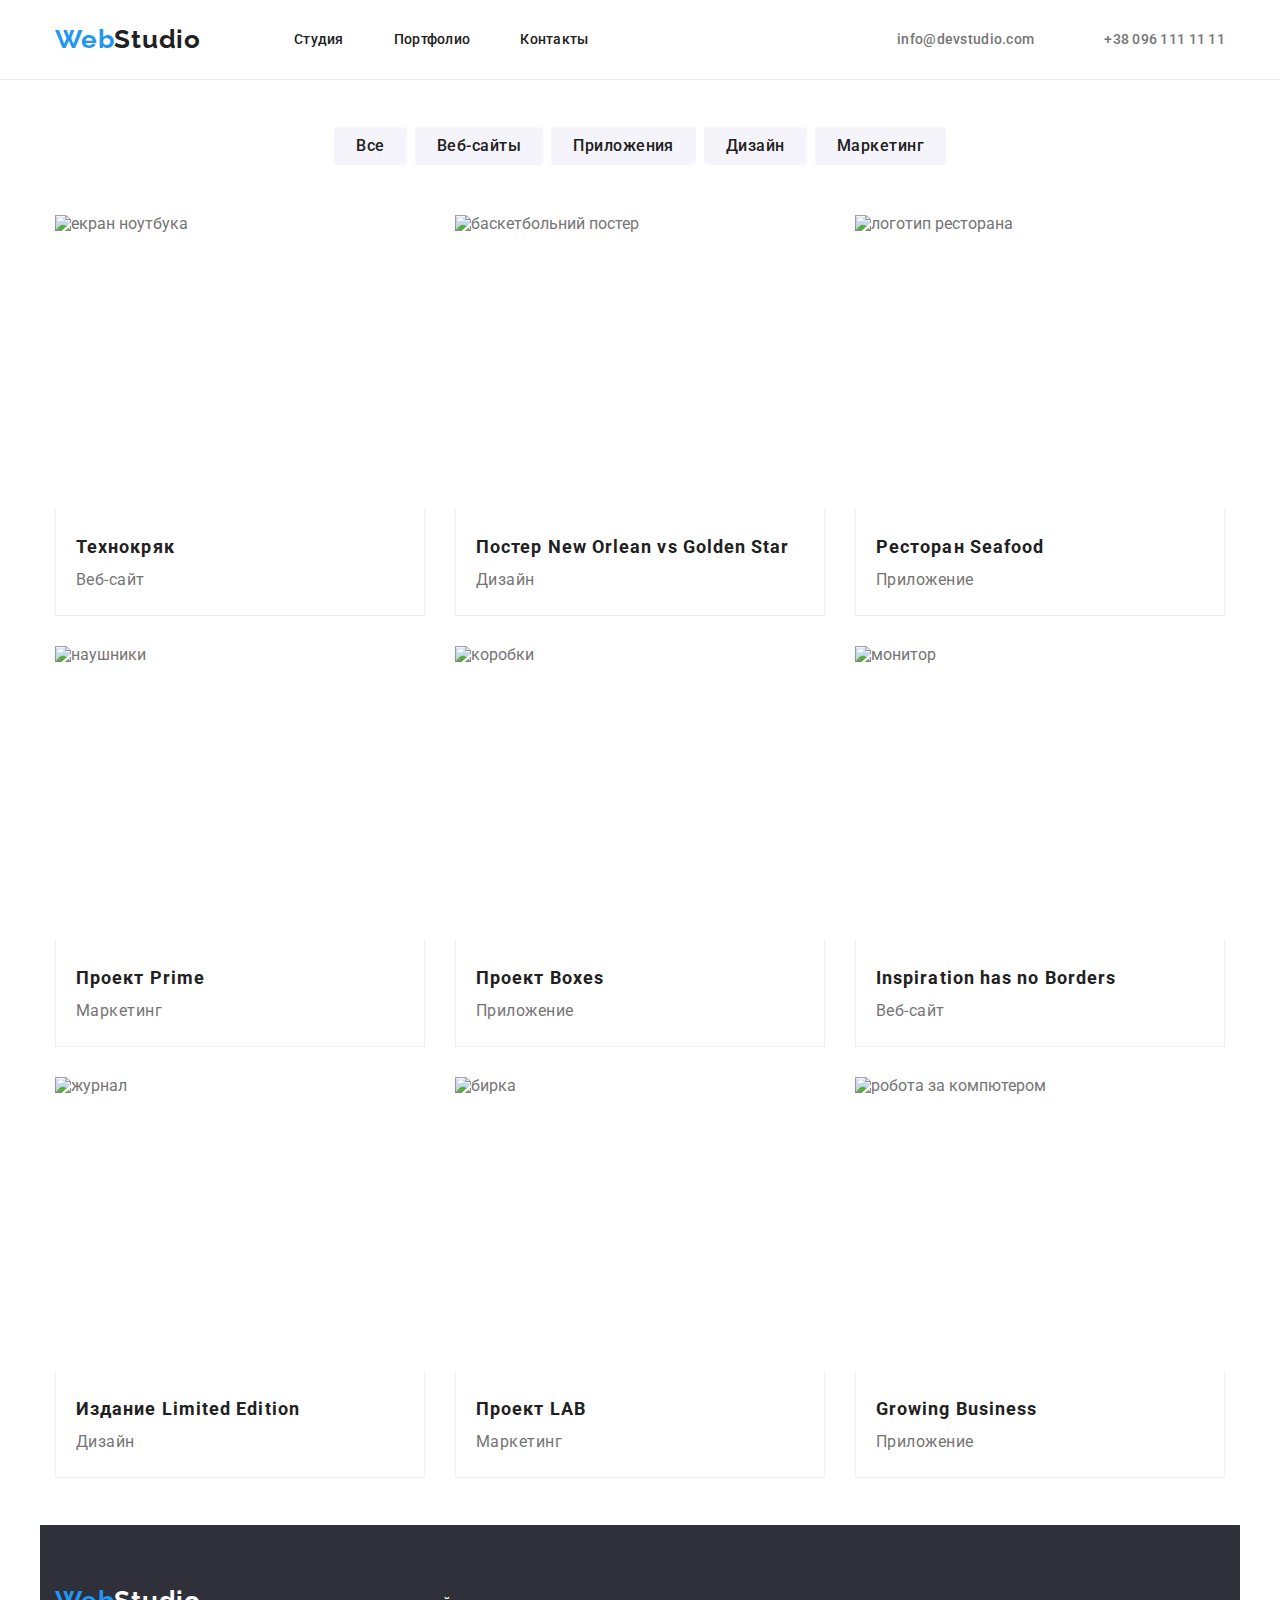
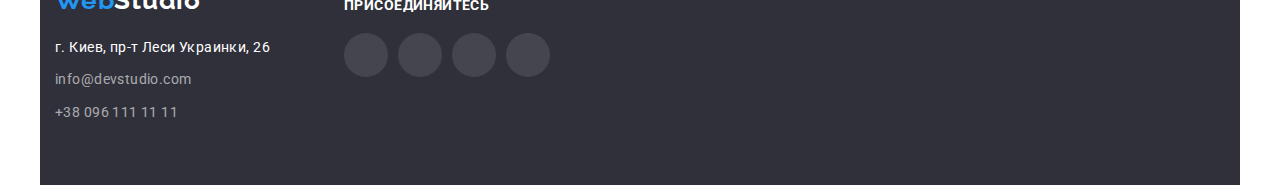
==== portfolio.html @ 613ea4de "hw-04" ====
<!DOCTYPE html>
<html lang="ru">
<head>
    <meta charset="UTF-8">
    <meta http-equiv="X-UA-Compatible" content="IE=edge">
    <meta name="viewport" content="width=device-width, initial-scale=1.0">
    <title>Document</title>
    <link rel="preconnect" href="https://fonts.googleapis.com">
    <link rel="preconnect" href="https://fonts.gstatic.com" crossorigin>
    <link href="https://fonts.googleapis.com/css2?family=Raleway:wght@700&family=Roboto:wght@400;500;700;900&display=swap"
        rel="stylesheet">
    <link rel="stylesheet" href="https://cdnjs.cloudflare.com/ajax/libs/modern-normalize/1.1.0/modern-normalize.css"
        integrity="sha512-Y0MM+V6ymRKN2zStTqzQ227DWhhp4Mzdo6gnlRnuaNCbc+YN/ZH0sBCLTM4M0oSy9c9VKiCvd4Jk44aCLrNS5Q=="
        crossorigin="anonymous" referrerpolicy="no-referrer" />
    <link rel="stylesheet" href="./css/style.css">
</head>
<body class="desc">
<!--шепка сайта-->
<header class="header">
    <div class="main-nav conteiner">
        <nav class="header-nav">
            <a href="./index.html" class="logo">Web<span class="logo-part">Studio</span></a>
            <ul class="header-nav list">
                <li class="item"><a href="./index.html" class="header-nav-link">Студия</a> </li>
                <li class="item"><a href="./portfolio.html" class="header-nav-link">Портфолио</a> </li>
                <li class="item"><a href="" class="header-nav-link">Контакты</a> </li>
            </ul>
        </nav>
        <ul class="header-contacts list">
            <li class="item"><a href="mailto:info@devstudio.com" class="header-contacts-link">
                    <svg width="16" height="12" class="header-icon">
                        <use href="./images/icons.svg#icon-envelope"></use>
                    </svg>info@devstudio.com</a></li>
            <li class="item"><a href="tel:+380961111111" class="header-contacts-link">
                    <svg width="10" height="16" class="header-icon">
                        <use href="./images/icons.svg#icon-smartphone"></use>
                    </svg>+38 096 111 11 11</a></li>
        </ul>
    </div>
</header>
    <main>
        <!--галерея-->
     <section class="section">
        <!--фільтри-->
        <div class="conteiner">
            <ul class="filters list">
                <li class="item"><button type="button" class="btn">Все</button></li>
                <li class="item"><button type="button" class="btn">Веб-сайты</button></li>
                <li class="item"><button type="button" class="btn">Приложения</button></li>
                <li class="item"><button type="button" class="btn">Дизайн</button></li>
                <li class="item"><button type="button" class="btn">Маркетинг</button></li>
            </ul>
        </div>           
      <!--проекты-->
                  <h2 class="project-section">Проекты</h2>
            <ul class="project-list list conteiner">
                <li class="elements"> <img src="./images/techno.jpg" alt="екран ноутбука" width="370" height="294">
                <div class="item">
                    <h3 class="project-title">Технокряк</h3>
                <p class="project-name">Веб-сайт</p>
                </div>
            </li>
                <li class="elements"> <img src="./images/poster.jpg" alt="баскетбольний постер" width="370" height="294">
                    <div class="item">
                        <h3 class="project-title">Постер New Orlean vs Golden Star</h3>
                    <p class="project-name">Дизайн</p>
                    </div>
                </li>
                <li class="elements"> <img src="./images/seafood.jpg" alt="логотип ресторана" width="370" height="294">
                    <div class="item">
                        <h3 class="project-title">Ресторан Seafood</h3>
                    <p class="project-name">Приложение</p>
                    </div>
                </li>
                <li class="elements"> <img src="./images/projprime.jpg" alt="наушники" width="370" height="294">
                    <div class="item">
                        <h3 class="project-title">Проект Prime</h3>
                    <p class="project-name">Маркетинг</p>
                    </div>
                </li>
                <li class="elements"> <img src="./images/boxes.jpg" alt="коробки" width="370" height="294">
                    <div class="item">
                        <h3 class="project-title">Проект Boxes</h3>
                    <p class="project-name">Приложение</p>
                    </div>
                </li>
                <li class="elements"> <img src="./images/inspiretion.jpg" alt="монитор" width="370" height="294">
                    <div class="item">
                        <h3 class="project-title">Inspiration has no Borders</h3>
                    <p class="project-name">Веб-сайт</p>
                    </div>
                </li>
                <li class="elements"> <img src="./images/edition.jpg" alt="журнал" width="370" height="294">
                    <div class="item">
                        <h3 class="project-title">Издание Limited Edition</h3>
                    <p class="project-name">Дизайн</p>
                    </div>
                </li>
                <li class="elements"> <img src="./images/lab.jpg" alt="бирка" width="370" height="294">
                    <div class="item">
                        <h3 class="project-title">Проект LAB</h3>
                    <p class="project-name">Маркетинг</p>
                    </div>
                </li>
                <li class="elements"> <img src="./images/growingBusiness.jpg" alt="робота за компютером" width="370" height="294">
                    <div class="item">
                        <h3 class="project-title">Growing Business</h3>
                    <p class="project-name">Приложение</p>
                    </div>
                </li>
            </ul>
        </section>

    </main>
    <!--footer-->
<footer class="footer conteiner">
    <div>
        <a href="./index.html" class="logofoot">Web<span class="logfoot-part">Studio</span></a>
        <address>
            <ul class="footer-list list">
                <li class="item"><a class="map-link" href="https://goo.gl/maps/aA1Hu2oS2xdt88oL6" target="_blank"
                        rel="noopener noreferrer">г. Киев, пр-т Леси Украинки, 26</a></li>
                <li class="item"><a href="mailto:info@devstudio.com" class="foot-link">info@devstudio.com</a></li>
                <li class="item"><a href="tel:+380961111111" class="foot-link">+38 096 111 11 11</a></li>
            </ul>
        </address>
    </div>
    <div class="social-footer">
        <h2 class="social-title">присоединяйтесь</h2>
        <ul class="social-links list">
            <li class="item"><a href="" class="footer-social-links">
                    <svg class="icon" width="20" height="20">
                        <use href="./images/icons.svg#icon-inst"></use>
                    </svg>
                </a>
            </li>
            <li class="item"><a href="" class="footer-social-links">
                    <svg class="icon" width="20" height="20">
                        <use href="./images/icons.svg#icon-tw"></use>
                    </svg>
                </a>
            </li>
            <li class="item"><a href="" class="footer-social-links">
                    <svg class="icon" width="20" height="20">
                        <use href="./images/icons.svg#icon-fb"></use>
                    </svg>
                </a>
            </li>
            <li class="item"><a href="" class="footer-social-links">
                    <svg class="icon" width="20" height="20">
                        <use href="./images/icons.svg#icon-in"></use>
                    </svg>
                </a>
            </li>
        </ul>
    </div>
</footer>
</body>
</html>
---- css/style.css ----
:root {
  --primary-text-color: #757575;
  --title-text-color: #212121;
  --accent-color: #2196f3;
  --bacground-color: #ffffff;
  --secondary-bacground-color: #f5f4fa;
}
body {
  font-family: Roboto, sans-serif;
  color: var(--primary-text-color);
  background-color: var(--bacground-color);
  margin: 0px;
}
.list {
  margin-top: 0px;
  margin-left: 0px;
  padding: 0px;
  margin: 0px;
  list-style-type: none;
}
h1,
h2,
h3,
p,
ul {
  padding: 0px;
  margin-top: 0px;
  margin-bottom: 0px;
}
img {
  display: block;
  max-width: 100%;
}
.section {
  padding-top: 47px;
  padding-bottom: 47px;
}
.conteiner {
  width: 1200px;
  padding-left: 15px;
  padding-right: 15px;
  margin-left: auto;
  margin-right: auto;
}
/*-------------------------header---------------------*/

.header {
  background-color: var(--bacground-color);
  cursor: default;
  padding-top: 24px;
  padding-bottom: 24px;
  border-bottom: 1px solid #ececec;
}
.header-nav {
  display: flex;
  align-items: center;
}
.header-nav .item + .item {
  margin-left: 50px;
}
.logo {
  margin-right: 93px;
  font-family: Raleway;
  font-style: normal;
  font-weight: bold;
  font-size: 26px;
  line-height: 1.19;
  letter-spacing: 0.03em;
  color: var(--accent-color);
  text-decoration: none;
}
.logo-part {
  color: var(--title-text-color);
}
.header-nav-link {
  padding-top: 24px;
  padding-bottom: 24px;
  font-weight: 500;
  font-size: 14px;
  line-height: 1.15;
  letter-spacing: 0.02em;
  color: var(--title-text-color);
  text-decoration: none;
}
.header-nav-link:focus,
.header-nav-link:hover {
  color: var(--accent-color);
}
.header-contacts-link {
  display: flex;
  align-items: center;
  font-weight: 500;
  font-size: 14px;
  line-height: 1.15;
  letter-spacing: 0.02em;
  color: var(--primary-text-color);
  text-decoration: none;
}
.header-contacts-link:focus,
.header-contacts-link:hover {
  color: var(--accent-color);
}
.header-contacts {
  display: flex;
  margin-left: auto;
}
.header-contacts .item + .item {
  margin-left: 50px;
}
.main-nav {
  display: flex;
  align-items: center;
}
.header-icon {
  margin-right: 10px;
  fill: currentColor;
}
/*----------------footer--------------------*/
.footer {
  display: flex;
  padding-top: 60px;
  padding-bottom: 60px;
  background: #2f303a;
}
.footer-list .item:not(:last-child) {
  margin-bottom: 9px;
}
.logofoot {
  display: inline-block;
  margin-bottom: 20px;
  font-family: Raleway;
  font-style: normal;
  font-weight: bold;
  font-size: 26px;
  line-height: 1.19;
  letter-spacing: 0.03em;
  color: var(--accent-color);
  text-decoration: none;
}
.logfoot-part {
  color: #ffffff;
}
.map-link {
  display: inline-block;
  font-style: normal;
  font-size: 14px;
  line-height: 1.71;
  letter-spacing: 0.03em;
  color: #ffffff;
  text-decoration: none;
}
.foot-link {
  display: inline-block;
  font-style: normal;
  font-size: 14px;
  line-height: 1.71;
  letter-spacing: 0.03em;
  color: rgba(255, 255, 255, 0.6);
  text-decoration: none;
}
.map-link:focus,
.map-link:hover {
  color: #2196f3;
}
.foot-link:focus,
.foot-link:hover {
  color: #2196f3;
}
.social-footer {
  padding-top: 12px;
  margin-left: 74px;
}
.social-title {
  margin-bottom: 20px;
  font-weight: bold;
  font-size: 14px;
  line-height: 16px;
  letter-spacing: 0.03em;
  text-transform: uppercase;

  color: var(--bacground-color);
}
.social-links {
  display: flex;
}

.footer-social-links {
  display: flex;
  justify-content: center;
  align-items: center;
  width: 44px;
  height: 44px;
  background: none;
  background: rgba(255, 255, 255, 0.1);
  border-radius: 50%;
}
.footer-social-links:hover {
  background-color: var(--accent-color);
}
.footer-social-links .icon {
  fill: #ffffff;
}
.social-links :not(:first-child) {
  margin-left: 10px;
}
/*--------------------------------main----------------------*/
/*hero section*/
.hero {
  padding-top: 200px;
  padding-bottom: 200px;
  text-align: center;
}
.hero-title {
  width: 696px;
  margin-right: auto;
  margin-left: auto;
  margin-top: 0px;
  margin-bottom: 30px;
  font-weight: 900;
  font-size: 44px;
  line-height: 1.36;
  text-align: center;
  letter-spacing: 0.06em;
  text-transform: uppercase;
  color: var(--bacground-color);
}
.hero-button {
  min-width: 200px;
  height: 50px;
  background: var(--accent-color);
  box-shadow: 0px 4px 4px rgba(0, 0, 0, 0.15);
  border-radius: 4px;
  font-weight: bold;
  letter-spacing: 0.06em;
  color: #ffffff;
}
.hero-button {
  cursor: pointer;
}
.overlay {
  max-width: 1600px;
  height: 600px;
  margin-left: auto;
  margin-right: auto;
  background-image: linear-gradient(
      rgba(47, 48, 58, 0.4),
      rgba(47, 48, 58, 0.4)
    ),
    url(../images/overlayhero.jpg);
  background-size: cover;
  background-repeat: no-repeat;
  background-position: center;
}
/*-----------feature section*----------------*/
.feature {
  margin-top: 0px;
}
.feature-pre-title {
  position: absolute;
  clip: rect(0 0 0 0);
  width: 1px;
  height: 1px;
  margin: -1px;
}

.feature-title {
  margin-bottom: 10px;
  font-weight: bold;
  font-size: 14px;
  line-height: 1.14;
  letter-spacing: 0.03em;
  text-transform: uppercase;
  color: var(--title-text-color);
}
.feature-inf {
  font-size: 14px;
  line-height: 1.71;
  letter-spacing: 0.03em;
  color: var(--primary-text-color);
}
.feature-list {
  display: flex;
  justify-content: center;
}
.feature-list .item {
  width: 270px;
}
.feature-list .item + .item {
  margin-left: 30px;
}
.feature-icon {
  margin-bottom: 30px;
  padding: 25px 100px;
  display: block;
  width: inherit;
  height: 120px;
  background-color: #f5f4fa;
}

/*------------------what we doing----------------*/
.directing {
  margin-bottom: 50px;
  font-weight: bold;
  font-size: 36px;
  line-height: 1.16;
  text-align: center;
  letter-spacing: 0.03em;
  color: var(--title-text-color);
}
.directing-list {
  display: flex;
  justify-content: center;
  list-style-type: none;
}
.directing-list .item + .item {
  margin-left: 30px;
}
/*---------------------our team----------------*/
.team {
  background: #f5f4fa;
}
.team .title {
  margin-top: 0px;
  margin-bottom: 50px;
  font-weight: bold;
  font-size: 36px;
  line-height: 1.16;
  text-align: center;
  letter-spacing: 0.03em;
  color: var(--title-text-color);
}
.team-name {
  margin-bottom: 10px;
  font-weight: 500;
  font-size: 16px;
  line-height: 1.18;
  letter-spacing: 0.03em;
  color: var(--title-text-color);
}
.team-specialty {
  margin-bottom: 16px;
  font-size: 16px;
  line-height: 1.18;
  letter-spacing: 0.03em;
  color: var(--primary-text-color);
}
.team-inf {
  padding-top: 30px;
  padding-bottom: 30px;
  text-align: center;
}
.team-list {
  display: flex;
  justify-content: center;
}
.team-list .item {
  background-color: #ffffff;
  border-radius: 0px 0px 4px 4px;
  box-shadow: 0px 1px 3px rgba(0, 0, 0, 0.12), 0px 1px 1px rgba(0, 0, 0, 0.14),
    0px 2px 1px rgba(0, 0, 0, 0.2);
  border-radius: 0px 0px 4px 4px;
}
.team-list .item + .item {
  margin-left: 30px;
}
.employee-links {
  display: flex;
  justify-content: center;
  align-items: center;
}
.employee-icon {
  fill: rgba(175, 177, 184, 1);
}
.employee-social-links {
  display: flex;
  justify-content: center;
  align-items: center;
  width: 44px;
  height: 44px;
  background: none;
  background: #ffffff;
  border-radius: 50%;
}
.employee-social-links:hover {
  background-color: var(--accent-color);
}
.employee-social-links:hover svg {
  fill: var(--bacground-color);
}
/*--------постояные клиеты--------------*/
.regular-customers-title {
  margin-bottom: 50px;
  font-weight: bold;
  font-size: 36px;
  line-height: 42px;
  text-align: center;
  letter-spacing: 0.03em;

  color: var(--title-text-color);
}
.regular-customers-list {
  display: flex;
}
.customers-link {
  display: flex;
  align-items: center;
  justify-content: center;
  width: 170px;
  height: 92px;
  border: 1px solid #afb1b8;
  box-sizing: border-box;
  border-radius: 4px;
}
.regular-customers-list .icon {
  fill: #afb1b8;
}
.customers-link:hover,
.customers-link:focus {
  border-color: var(--accent-color);
}
.customers-link:hover svg,
.customers-link:focus svg {
  fill: var(--accent-color);
}
.regular-customers-list .item + .item {
  margin-left: 30px;
}

/*-------------------------------------portfolio page---------------------*/
/*filtes*/
.filters {
  margin-bottom: 50px;
  display: flex;
  justify-content: center;
}
.filters .item + .item {
  margin-left: 8px;
}
.btn {
  border: none;
  border-radius: 4px;
  padding: 6px 22px;
  min-width: 73px;
  font-weight: 500;
  font-size: 16px;
  line-height: 1.62;
  text-align: center;
  letter-spacing: 0.03em;
  color: var(--title-text-color);
  background-color: var(--secondary-bacground-color);
}
.btn:hover,
.btn:focus {
  background: var(--accent-color);
  box-shadow: 0px 3px 1px rgba(0, 0, 0, 0.1), 0px 1px 2px rgba(0, 0, 0, 0.08),
    0px 2px 2px rgba(0, 0, 0, 0.12);
  border-radius: 4px;
}
.btn {
  cursor: pointer;
}
/*projects*/
.project-section {
  position: absolute;
  clip: rect(0 0 0 0);
  width: 1px;
  height: 1px;
  margin: -1px;
}
.project-title {
  font-weight: bold;
  font-size: 18px;
  line-height: 2;
  letter-spacing: 0.06em;
  color: var(--title-text-color);
}
.project-name {
  font-size: 16px;
  line-height: 1.87;
  letter-spacing: 0.03em;
  color: var(--primary-text-color);
}
.project-list {
  display: flex;
  flex-wrap: wrap;
  justify-content: center;
}
.project-list .elements {
  width: 370px;
  margin-right: 30px;
  margin-bottom: 30px;
  cursor: pointer;
}
.project-list .elements:hover,
.project-list .elements:focus {
  box-shadow: 0px 1px 1px rgba(0, 0, 0, 0.12), 0px 4px 4px rgba(0, 0, 0, 0.06),
    1px 4px 6px rgba(0, 0, 0, 0.16);
}
.elements .item {
  padding: 20px;
  border-right: 1px solid #eeeeee;
  border-left: 1px solid #eeeeee;
  border-bottom: 1px solid #eeeeee;
}
.project-list .elements:nth-child(3n) {
  margin-right: 0px;
}
.project-list .elements:nth-last-child(-n + 3) {
  margin-bottom: 0px;
}
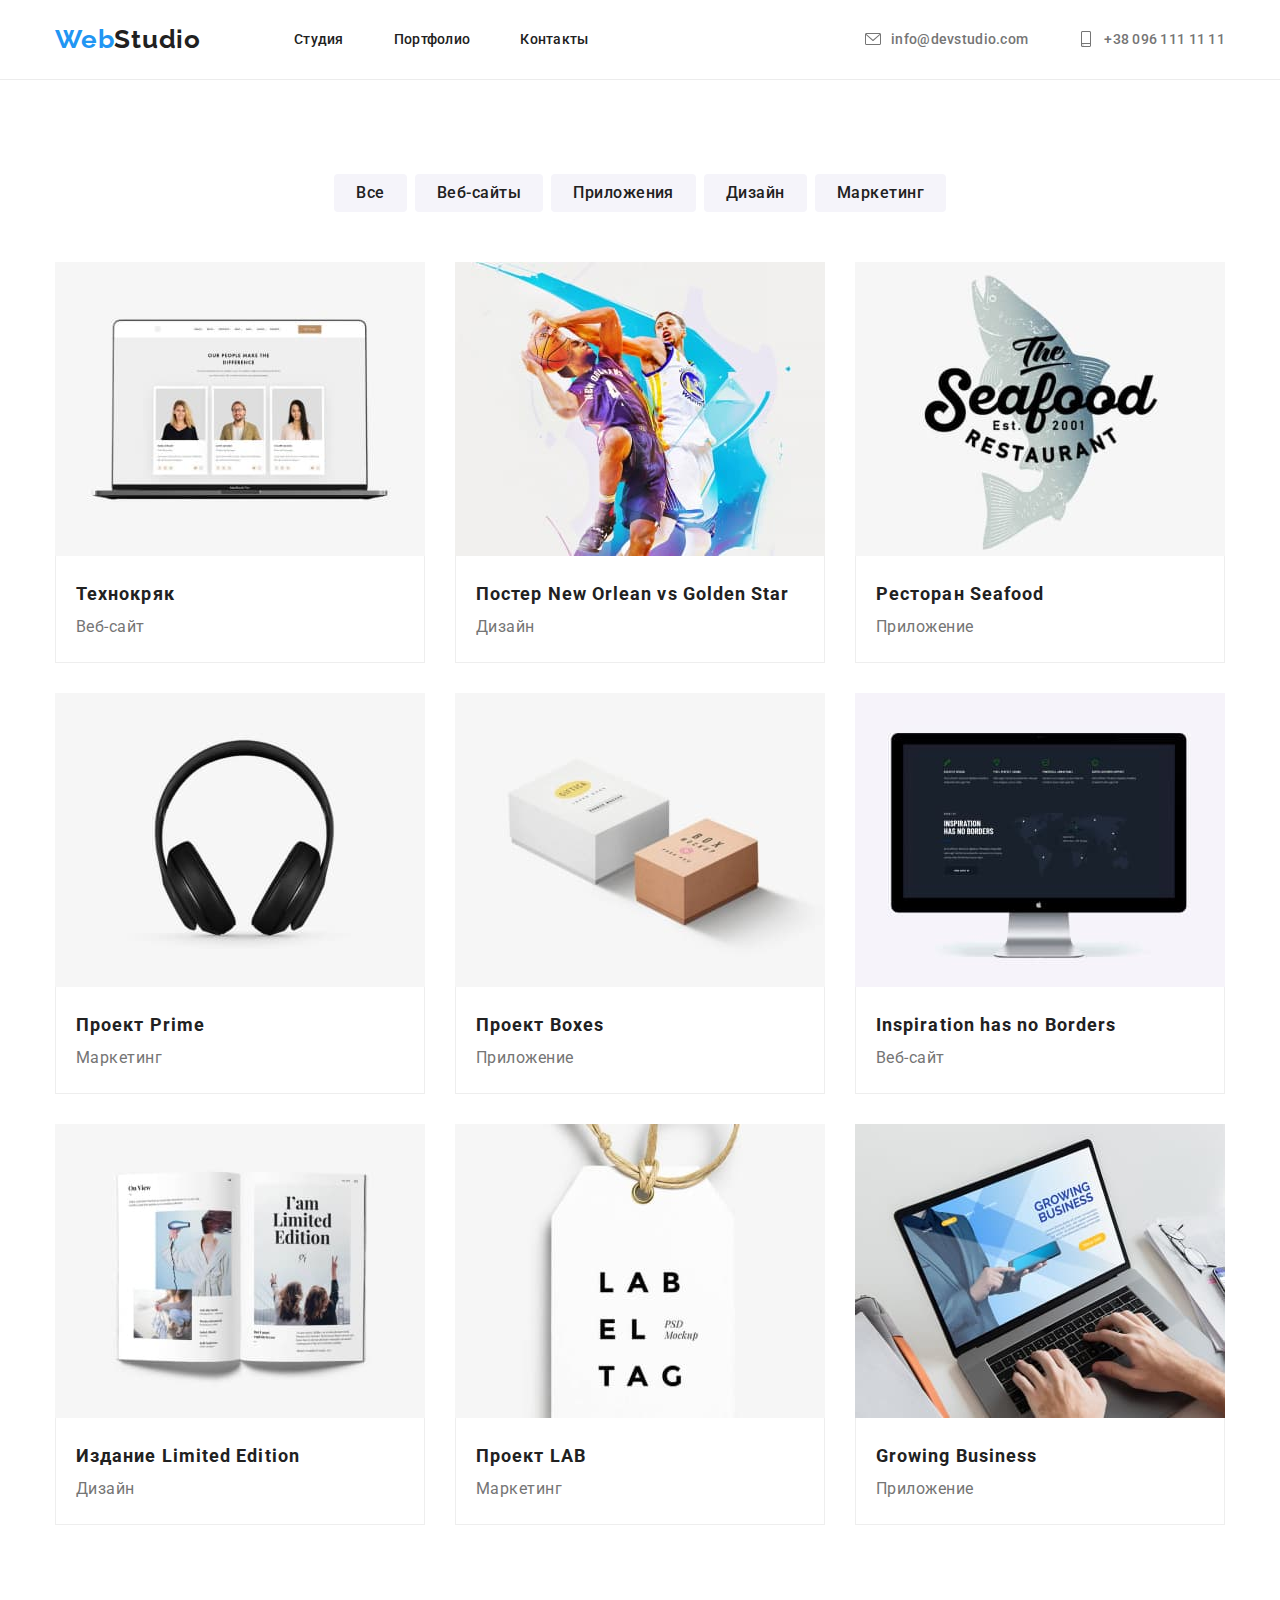
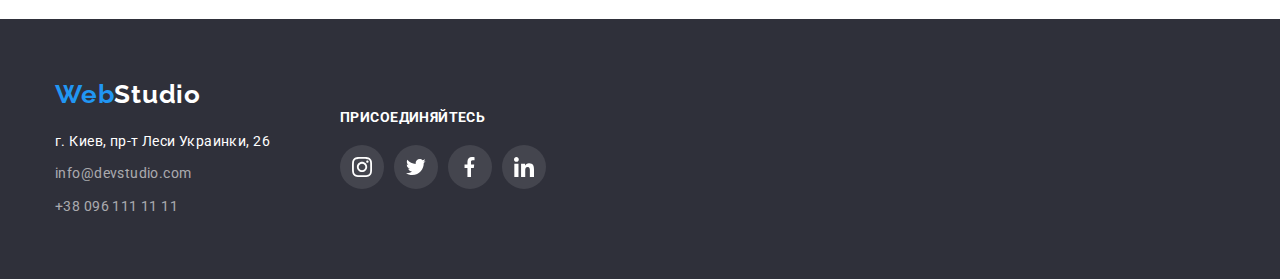
==== commit cd9d9da9: "hw-04(01)" ====
--- a/portfolio.html
+++ b/portfolio.html
@@ -28,11 +28,11 @@
         </nav>
         <ul class="header-contacts list">
             <li class="item"><a href="mailto:info@devstudio.com" class="header-contacts-link">
-                    <svg width="16" height="12" class="header-icon">
+                    <svg width="16" height="20" class="header-icon">
                         <use href="./images/icons.svg#icon-envelope"></use>
                     </svg>info@devstudio.com</a></li>
             <li class="item"><a href="tel:+380961111111" class="header-contacts-link">
-                    <svg width="10" height="16" class="header-icon">
+                    <svg width="16" height="20" class="header-icon">
                         <use href="./images/icons.svg#icon-smartphone"></use>
                     </svg>+38 096 111 11 11</a></li>
         </ul>
@@ -54,105 +54,134 @@
       <!--проекты-->
                   <h2 class="project-section">Проекты</h2>
             <ul class="project-list list conteiner">
-                <li class="elements"> <img src="./images/techno.jpg" alt="екран ноутбука" width="370" height="294">
+                <li class="elements"> 
+                    <a class="project-alements-link" href="">
+                    <img src="./images/techno.jpg" alt="екран ноутбука" width="370" height="294">
                 <div class="item">
                     <h3 class="project-title">Технокряк</h3>
                 <p class="project-name">Веб-сайт</p>
-                </div>
+                </div> 
+                 </a>               
             </li>
-                <li class="elements"> <img src="./images/poster.jpg" alt="баскетбольний постер" width="370" height="294">
+                <li class="elements"> 
+                    <a class="project-alements-link" href="">
+                    <img src="./images/poster.jpg" alt="баскетбольний постер" width="370" height="294">
                     <div class="item">
                         <h3 class="project-title">Постер New Orlean vs Golden Star</h3>
                     <p class="project-name">Дизайн</p>
                     </div>
+                    </a>
                 </li>
-                <li class="elements"> <img src="./images/seafood.jpg" alt="логотип ресторана" width="370" height="294">
+                <li class="elements"> 
+                    <a class="project-alements-link" href="">
+                    <img src="./images/seafood.jpg" alt="логотип ресторана" width="370" height="294">
                     <div class="item">
                         <h3 class="project-title">Ресторан Seafood</h3>
                     <p class="project-name">Приложение</p>
                     </div>
+                    </a>
                 </li>
-                <li class="elements"> <img src="./images/projprime.jpg" alt="наушники" width="370" height="294">
+                <li class="elements"> 
+                    <a class="project-alements-link" href="">
+                    <img src="./images/projprime.jpg" alt="наушники" width="370" height="294">
                     <div class="item">
                         <h3 class="project-title">Проект Prime</h3>
                     <p class="project-name">Маркетинг</p>
                     </div>
+                    </a>
                 </li>
-                <li class="elements"> <img src="./images/boxes.jpg" alt="коробки" width="370" height="294">
+                <li class="elements"> 
+                    <a class="project-alements-link" href="">
+                    <img src="./images/boxes.jpg" alt="коробки" width="370" height="294">
                     <div class="item">
                         <h3 class="project-title">Проект Boxes</h3>
                     <p class="project-name">Приложение</p>
                     </div>
+                    </a>
                 </li>
-                <li class="elements"> <img src="./images/inspiretion.jpg" alt="монитор" width="370" height="294">
+                <li class="elements"> 
+                    <a class="project-alements-link" href="">
+                    <img src="./images/inspiretion.jpg" alt="монитор" width="370" height="294">
                     <div class="item">
                         <h3 class="project-title">Inspiration has no Borders</h3>
                     <p class="project-name">Веб-сайт</p>
                     </div>
+                    </a>
                 </li>
-                <li class="elements"> <img src="./images/edition.jpg" alt="журнал" width="370" height="294">
+                <li class="elements"> 
+                    <a class="project-alements-link" href="">
+                    <img src="./images/edition.jpg" alt="журнал" width="370" height="294">
                     <div class="item">
                         <h3 class="project-title">Издание Limited Edition</h3>
                     <p class="project-name">Дизайн</p>
                     </div>
+                    </a>
                 </li>
-                <li class="elements"> <img src="./images/lab.jpg" alt="бирка" width="370" height="294">
+                <li class="elements"> 
+                    <a class="project-alements-link" href="">
+                    <img src="./images/lab.jpg" alt="бирка" width="370" height="294">
                     <div class="item">
                         <h3 class="project-title">Проект LAB</h3>
                     <p class="project-name">Маркетинг</p>
                     </div>
+                    </a>
                 </li>
-                <li class="elements"> <img src="./images/growingBusiness.jpg" alt="робота за компютером" width="370" height="294">
+                <li class="elements"> 
+                    <a class="project-alements-link" href="">
+                    <img src="./images/growingBusiness.jpg" alt="робота за компютером" width="370" height="294">
                     <div class="item">
                         <h3 class="project-title">Growing Business</h3>
                     <p class="project-name">Приложение</p>
                     </div>
+                    </a>
                 </li>
             </ul>
         </section>
 
     </main>
     <!--footer-->
-<footer class="footer conteiner">
-    <div>
-        <a href="./index.html" class="logofoot">Web<span class="logfoot-part">Studio</span></a>
-        <address>
-            <ul class="footer-list list">
-                <li class="item"><a class="map-link" href="https://goo.gl/maps/aA1Hu2oS2xdt88oL6" target="_blank"
-                        rel="noopener noreferrer">г. Киев, пр-т Леси Украинки, 26</a></li>
-                <li class="item"><a href="mailto:info@devstudio.com" class="foot-link">info@devstudio.com</a></li>
-                <li class="item"><a href="tel:+380961111111" class="foot-link">+38 096 111 11 11</a></li>
+<footer class="footer ">
+    <div class="foot-item conteiner">
+        <div>
+            <a href="./index.html" class="logofoot">Web<span class="logfoot-part">Studio</span></a>
+            <address>
+                <ul class="footer-list list">
+                    <li class="item"><a class="map-link" href="https://goo.gl/maps/aA1Hu2oS2xdt88oL6" target="_blank"
+                            rel="noopener noreferrer">г. Киев, пр-т Леси Украинки, 26</a></li>
+                    <li class="item"><a href="mailto:info@devstudio.com" class="foot-link">info@devstudio.com</a></li>
+                    <li class="item"><a href="tel:+380961111111" class="foot-link">+38 096 111 11 11</a></li>
+                </ul>
+            </address>
+        </div>
+        <div class="social-footer">
+            <h2 class="social-title">присоединяйтесь</h2>
+            <ul class="social-links list">
+                <li class="item"><a href="" class="footer-social-links">
+                        <svg class="icon" width="20" height="20">
+                            <use href="./images/icons.svg#icon-inst"></use>
+                        </svg>
+                    </a>
+                </li>
+                <li class="item"><a href="" class="footer-social-links">
+                        <svg class="icon" width="20" height="20">
+                            <use href="./images/icons.svg#icon-tw"></use>
+                        </svg>
+                    </a>
+                </li>
+                <li class="item"><a href="" class="footer-social-links">
+                        <svg class="icon" width="20" height="20">
+                            <use href="./images/icons.svg#icon-fb"></use>
+                        </svg>
+                    </a>
+                </li>
+                <li class="item"><a href="" class="footer-social-links">
+                        <svg class="icon" width="20" height="20">
+                            <use href="./images/icons.svg#icon-in"></use>
+                        </svg>
+                    </a>
+                </li>
             </ul>
-        </address>
-    </div>
-    <div class="social-footer">
-        <h2 class="social-title">присоединяйтесь</h2>
-        <ul class="social-links list">
-            <li class="item"><a href="" class="footer-social-links">
-                    <svg class="icon" width="20" height="20">
-                        <use href="./images/icons.svg#icon-inst"></use>
-                    </svg>
-                </a>
-            </li>
-            <li class="item"><a href="" class="footer-social-links">
-                    <svg class="icon" width="20" height="20">
-                        <use href="./images/icons.svg#icon-tw"></use>
-                    </svg>
-                </a>
-            </li>
-            <li class="item"><a href="" class="footer-social-links">
-                    <svg class="icon" width="20" height="20">
-                        <use href="./images/icons.svg#icon-fb"></use>
-                    </svg>
-                </a>
-            </li>
-            <li class="item"><a href="" class="footer-social-links">
-                    <svg class="icon" width="20" height="20">
-                        <use href="./images/icons.svg#icon-in"></use>
-                    </svg>
-                </a>
-            </li>
-        </ul>
+        </div>
     </div>
 </footer>
 </body>
--- a/css/style.css
+++ b/css/style.css
@@ -32,8 +32,8 @@
   max-width: 100%;
 }
 .section {
-  padding-top: 47px;
-  padding-bottom: 47px;
+  padding-top: 94px;
+  padding-bottom: 94px;
 }
 .conteiner {
   width: 1200px;
@@ -73,8 +73,6 @@
   color: var(--title-text-color);
 }
 .header-nav-link {
-  padding-top: 24px;
-  padding-bottom: 24px;
   font-weight: 500;
   font-size: 14px;
   line-height: 1.15;
@@ -166,9 +164,12 @@
 .foot-link:hover {
   color: #2196f3;
 }
+.foot-item {
+  display: flex;
+  align-items: center;
+}
 .social-footer {
-  padding-top: 12px;
-  margin-left: 74px;
+  margin-left: 70px;
 }
 .social-title {
   margin-bottom: 20px;
@@ -194,11 +195,12 @@
   background: rgba(255, 255, 255, 0.1);
   border-radius: 50%;
 }
-.footer-social-links:hover {
+.footer-social-links:hover,
+.footer-social-links:focus {
   background-color: var(--accent-color);
 }
 .footer-social-links .icon {
-  fill: #ffffff;
+  fill: rgba(255, 255, 255, 1);
 }
 .social-links :not(:first-child) {
   margin-left: 10px;
@@ -282,19 +284,20 @@
   display: flex;
   justify-content: center;
 }
+.item-icon {
+  display: flex;
+  justify-content: center;
+  align-items: center;
+  height: 120px;
+  background: #f5f4fa;
+  border-radius: 4px;
+  margin-bottom: 30px;
+}
 .feature-list .item {
   width: 270px;
 }
 .feature-list .item + .item {
   margin-left: 30px;
-}
-.feature-icon {
-  margin-bottom: 30px;
-  padding: 25px 100px;
-  display: block;
-  width: inherit;
-  height: 120px;
-  background-color: #f5f4fa;
 }
 
 /*------------------what we doing----------------*/
@@ -368,6 +371,9 @@
   justify-content: center;
   align-items: center;
 }
+.employee-links .point:not(:last-child) {
+  margin-right: 10px;
+}
 .employee-icon {
   fill: rgba(175, 177, 184, 1);
 }
@@ -381,10 +387,12 @@
   background: #ffffff;
   border-radius: 50%;
 }
-.employee-social-links:hover {
+.employee-social-links:hover,
+.employee-social-links:focus {
   background-color: var(--accent-color);
 }
-.employee-social-links:hover svg {
+.employee-social-links:hover svg,
+.employee-social-links:focus svg {
   fill: var(--bacground-color);
 }
 /*--------постояные клиеты--------------*/
@@ -413,6 +421,7 @@
 }
 .regular-customers-list .icon {
   fill: #afb1b8;
+  height: inherit;
 }
 .customers-link:hover,
 .customers-link:focus {
@@ -451,6 +460,7 @@
 }
 .btn:hover,
 .btn:focus {
+  color: var(--bacground-color);
   background: var(--accent-color);
   box-shadow: 0px 3px 1px rgba(0, 0, 0, 0.1), 0px 1px 2px rgba(0, 0, 0, 0.08),
     0px 2px 2px rgba(0, 0, 0, 0.12);
@@ -491,8 +501,13 @@
   margin-bottom: 30px;
   cursor: pointer;
 }
-.project-list .elements:hover,
-.project-list .elements:focus {
+.project-alements-link {
+  display: block;
+  text-decoration: none;
+}
+
+.project-alements-link:hover,
+.project-alements-link:focus {
   box-shadow: 0px 1px 1px rgba(0, 0, 0, 0.12), 0px 4px 4px rgba(0, 0, 0, 0.06),
     1px 4px 6px rgba(0, 0, 0, 0.16);
 }
